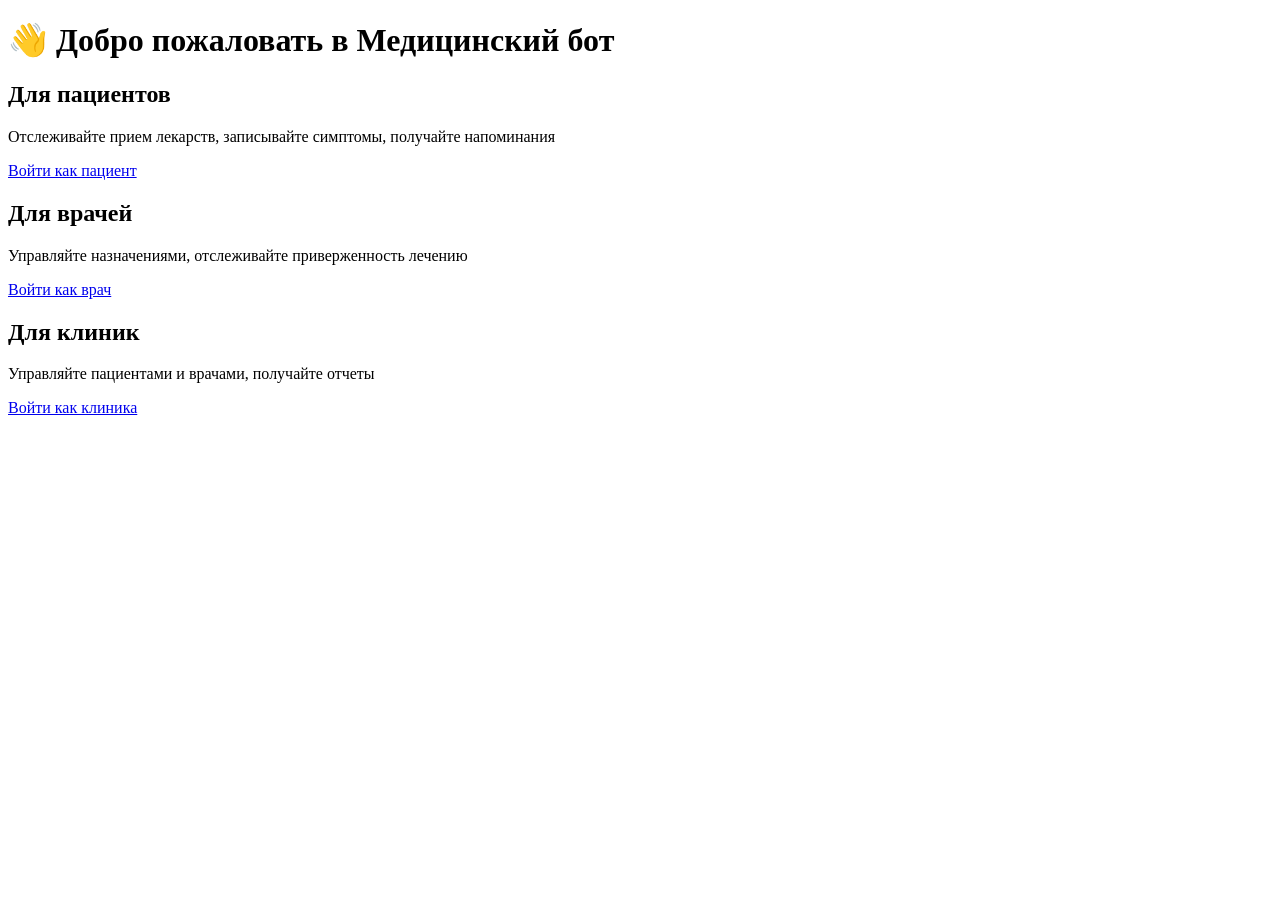
==== web/templates/index.html @ bdf03adc "Create index.html" ====
<!DOCTYPE html>
<html lang="ru">
<head>
    <meta charset="UTF-8">
    <meta name="viewport" content="width=device-width, initial-scale=1.0">
    <title>Медицинский бот</title>
    <link rel="stylesheet" href="/static/css/style.css">
</head>
<body>
    <div class="container">
        <h1>👋 Добро пожаловать в Медицинский бот</h1>
        
        <div class="card">
            <h2>Для пациентов</h2>
            <p>Отслеживайте прием лекарств, записывайте симптомы, получайте напоминания</p>
            <a href="/patient" class="btn">Войти как пациент</a>
        </div>
        
        <div class="card">
            <h2>Для врачей</h2>
            <p>Управляйте назначениями, отслеживайте приверженность лечению</p>
            <a href="/doctor" class="btn">Войти как врач</a>
        </div>
        
        <div class="card">
            <h2>Для клиник</h2>
            <p>Управляйте пациентами и врачами, получайте отчеты</p>
            <a href="/clinic" class="btn">Войти как клиника</a>
        </div>
    </div>
    
    <script src="/static/js/main.js"></script>
</body>
</html>
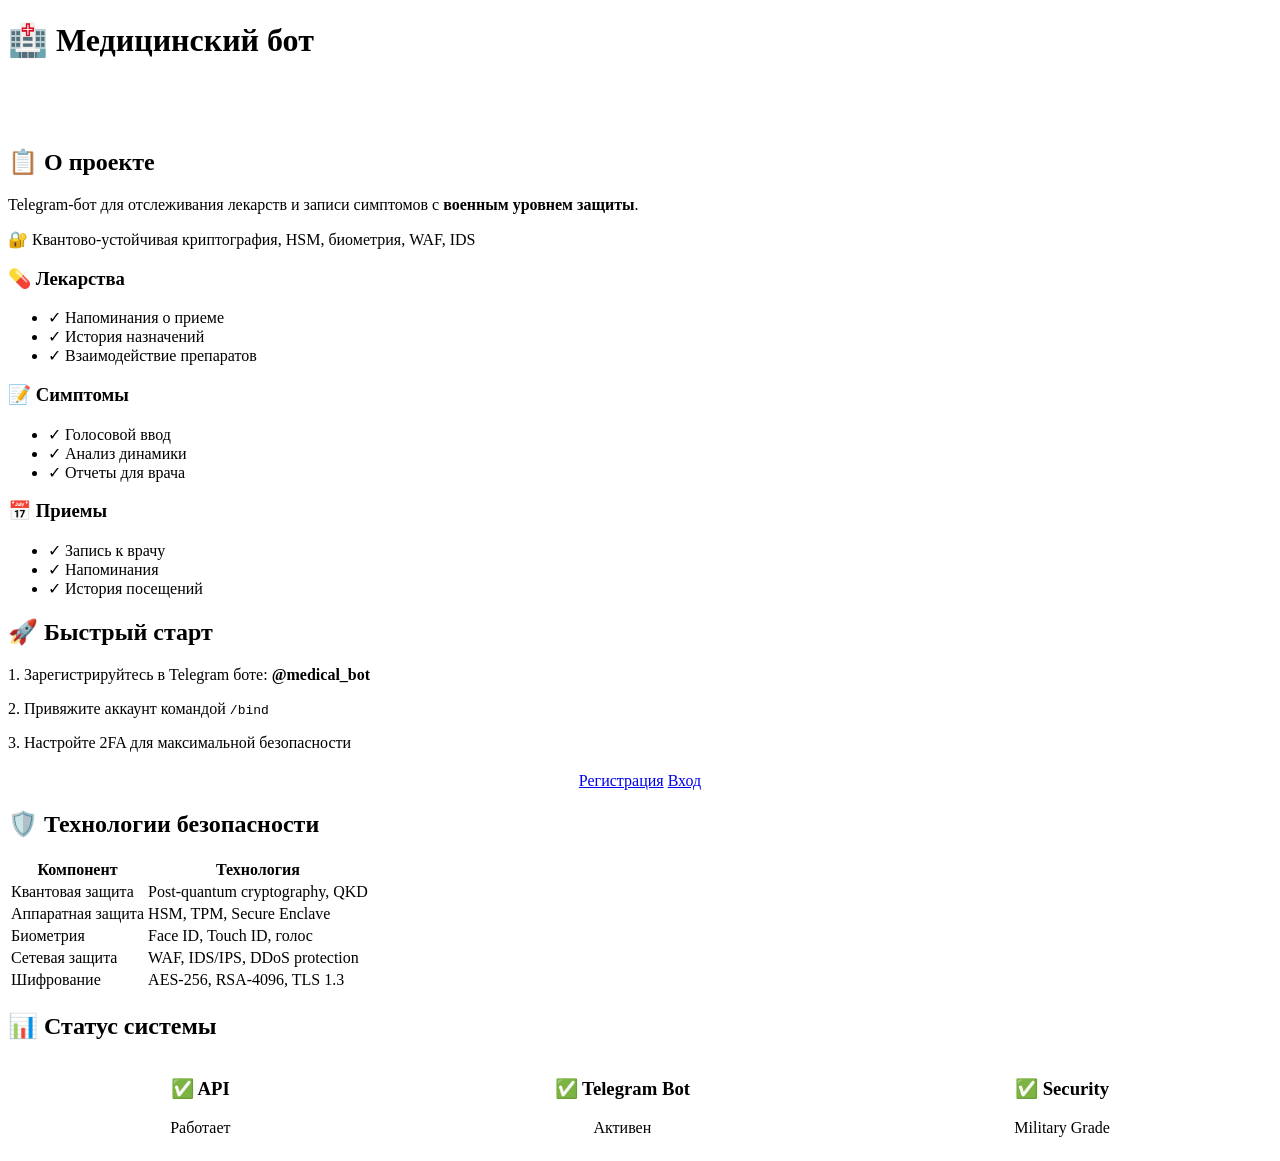
==== commit beef1715: "Update index.html" ====
--- a/web/templates/index.html
+++ b/web/templates/index.html
@@ -3,32 +3,110 @@
 <head>
     <meta charset="UTF-8">
     <meta name="viewport" content="width=device-width, initial-scale=1.0">
-    <title>Медицинский бот</title>
+    <title>Медицинский бот - Военный уровень защиты</title>
     <link rel="stylesheet" href="/static/css/style.css">
+    <script src="/static/js/main.js" defer></script>
 </head>
 <body>
     <div class="container">
-        <h1>👋 Добро пожаловать в Медицинский бот</h1>
+        <h1>🏥 Медицинский бот</h1>
+        <h2 style="text-align: center; color: rgba(255,255,255,0.9); margin-bottom: 40px;">
+            Военный уровень защиты
+        </h2>
         
         <div class="card">
-            <h2>Для пациентов</h2>
-            <p>Отслеживайте прием лекарств, записывайте симптомы, получайте напоминания</p>
-            <a href="/patient" class="btn">Войти как пациент</a>
+            <h2>📋 О проекте</h2>
+            <p>Telegram-бот для отслеживания лекарств и записи симптомов с <strong>военным уровнем защиты</strong>.</p>
+            <p>🔐 Квантово-устойчивая криптография, HSM, биометрия, WAF, IDS</p>
         </div>
-        
+
+        <div class="features">
+            <div class="feature">
+                <h3>💊 Лекарства</h3>
+                <ul>
+                    <li>✓ Напоминания о приеме</li>
+                    <li>✓ История назначений</li>
+                    <li>✓ Взаимодействие препаратов</li>
+                </ul>
+            </div>
+            
+            <div class="feature">
+                <h3>📝 Симптомы</h3>
+                <ul>
+                    <li>✓ Голосовой ввод</li>
+                    <li>✓ Анализ динамики</li>
+                    <li>✓ Отчеты для врача</li>
+                </ul>
+            </div>
+            
+            <div class="feature">
+                <h3>📅 Приемы</h3>
+                <ul>
+                    <li>✓ Запись к врачу</li>
+                    <li>✓ Напоминания</li>
+                    <li>✓ История посещений</li>
+                </ul>
+            </div>
+        </div>
+
         <div class="card">
-            <h2>Для врачей</h2>
-            <p>Управляйте назначениями, отслеживайте приверженность лечению</p>
-            <a href="/doctor" class="btn">Войти как врач</a>
+            <h2>🚀 Быстрый старт</h2>
+            <p>1. Зарегистрируйтесь в Telegram боте: <strong>@medical_bot</strong></p>
+            <p>2. Привяжите аккаунт командой <code>/bind</code></p>
+            <p>3. Настройте 2FA для максимальной безопасности</p>
+            <div style="text-align: center; margin-top: 20px;">
+                <a href="/register" class="btn">Регистрация</a>
+                <a href="/login" class="btn">Вход</a>
+            </div>
         </div>
-        
+
         <div class="card">
-            <h2>Для клиник</h2>
-            <p>Управляйте пациентами и врачами, получайте отчеты</p>
-            <a href="/clinic" class="btn">Войти как клиника</a>
+            <h2>🛡️ Технологии безопасности</h2>
+            <table>
+                <tr>
+                    <th>Компонент</th>
+                    <th>Технология</th>
+                </tr>
+                <tr>
+                    <td>Квантовая защита</td>
+                    <td>Post-quantum cryptography, QKD</td>
+                </tr>
+                <tr>
+                    <td>Аппаратная защита</td>
+                    <td>HSM, TPM, Secure Enclave</td>
+                </tr>
+                <tr>
+                    <td>Биометрия</td>
+                    <td>Face ID, Touch ID, голос</td>
+                </tr>
+                <tr>
+                    <td>Сетевая защита</td>
+                    <td>WAF, IDS/IPS, DDoS protection</td>
+                </tr>
+                <tr>
+                    <td>Шифрование</td>
+                    <td>AES-256, RSA-4096, TLS 1.3</td>
+                </tr>
+            </table>
+        </div>
+
+        <div class="card">
+            <h2>📊 Статус системы</h2>
+            <div style="display: flex; justify-content: space-around;">
+                <div style="text-align: center;">
+                    <h3>✅ API</h3>
+                    <p>Работает</p>
+                </div>
+                <div style="text-align: center;">
+                    <h3>✅ Telegram Bot</h3>
+                    <p>Активен</p>
+                </div>
+                <div style="text-align: center;">
+                    <h3>✅ Security</h3>
+                    <p>Military Grade</p>
+                </div>
+            </div>
         </div>
     </div>
-    
-    <script src="/static/js/main.js"></script>
 </body>
 </html>
